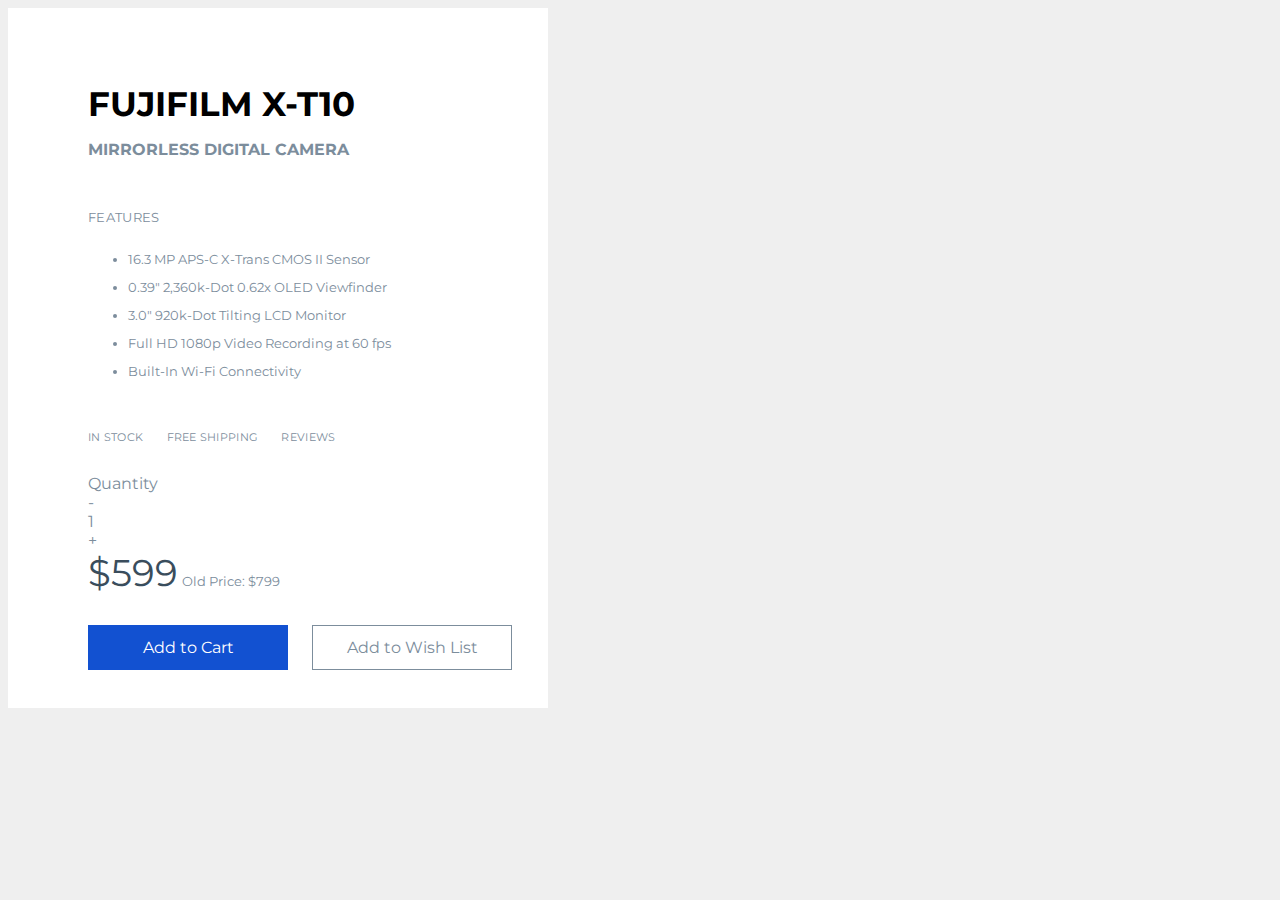
==== index.html @ 0aa27c1c "Add files via upload" ====
<!DOCTYPE html>
<html lang="ru">

<head>
    <meta charset="UTF-8">
    <title>Верстка, первый день.Интенсив.</title>
    <link rel="stylesheet" href="./css/main.css">
    <link href="https://fonts.googleapis.com/css?family=Montserrat:300,400&amp;subset=cyrillic" rel="stylesheet">
</head>

<body>

    <div class="card-ditails">

        <h1 class="title-1">Fujifilm X-T10</h1>

        <h2 class="subtitle">Mirrorless Digital Camera</h2>

        <div class="features-title">Features</div>

        <ul class="list">
            <li>16.3 MP APS-C X-Trans CMOS II Sensor</li>
            <li> 0.39" 2,360k-Dot 0.62x OLED Viewfinder</li>
            <li>3.0" 920k-Dot Tilting LCD Monitor</li>
            <li>Full HD 1080p Video Recording at 60 fps</li>
            <li>Built-In Wi-Fi Connectivity </li>
        </ul>

        <div class="ditails">
            <span class="ditails_item">In Stock</span>
            <span class="ditails_item">Free Shipping</span>
            <span class="ditails_item">Reviews</span>
        </div>

        <div class="quantity">Quantity</div>
        <div class="quantity-item">-</div>
        <div class="quantity-item">1</div>
        <div class="quantity-item">+</div>



        <div class="price-wrapper">
            <span class="price">$599</span>
            <span class="old-price">Old Price: $799</span>
        </div>

        <button class="button-wrapper">Add to Cart</button>
        <button class="button-wish-list">Add to Wish List</button>


    </div>




</body>

</html>
---- css/main.css ----
* {
    box-sizing: border-box;
}

body {
    font-family: 'Montserrat', sans-serif;
    font-weight: 400;
    color: #7c8d9c;
    background-color: #efefef;
}

.card-ditails {
    width: 540px;
    height: 700px;
    background-color: #fff;
    padding-top: 75px;
    padding-left: 80px;
    padding-bottom: 75px;
    padding-right: 20px;
}

.title-1 {
    color:black;
    font-size: 34px;
    text-transform: uppercase;
    margin-top: 0;
    margin-bottom: 15px;
}
.subtitle {
    font-size: 16px;
    text-transform: uppercase;
    margin-top: 0;
    margin-bottom: 50px;
}
.features-title {
    font-size: 13px;
    text-transform: uppercase;
    letter-spacing: 0.33px;
    margin-bottom: 20px;
}
.list {
    font-size: 13px;
    line-height: 28px;
    margin-bottom: 45px;
}

.ditails {
    font-size: 11px;
    text-transform: uppercase;
    letter-spacing: 0.28px;
    margin-bottom: 30px;
}
.ditails_item {
    margin-right: 20px;
    margin-bottom: 45px;
}
quantity {
    font-size: 11px;
    text-transform: uppercase;
    margin-bottom: 50px;
}
    
.price-wrapper{
    margin-bottom: 30px;
}
.price {
    color: #3a4d5c;
    font-size: 37px;
}
.old-price {
    font-size: 13px;
}
.button-wrapper {
    width: 200px;
    height: 45px;
    background-color: #1251d1;
    color: #ffffff;
    font-family: 'Montserrat', sans-serif;
    font-size: 16px;
    font-weight: 400;
    border: none;
    margin-right: 20px;
} 

.button-wish-list {
    width: 200px;
    height: 45px;
    border: 1px solid #7c8d9c;
    background-color: #fff;
    color: #7c8d9c;
    font-family: 'Montserrat', sans-serif;
    font-size: 16px;
    font-weight: 400;
}
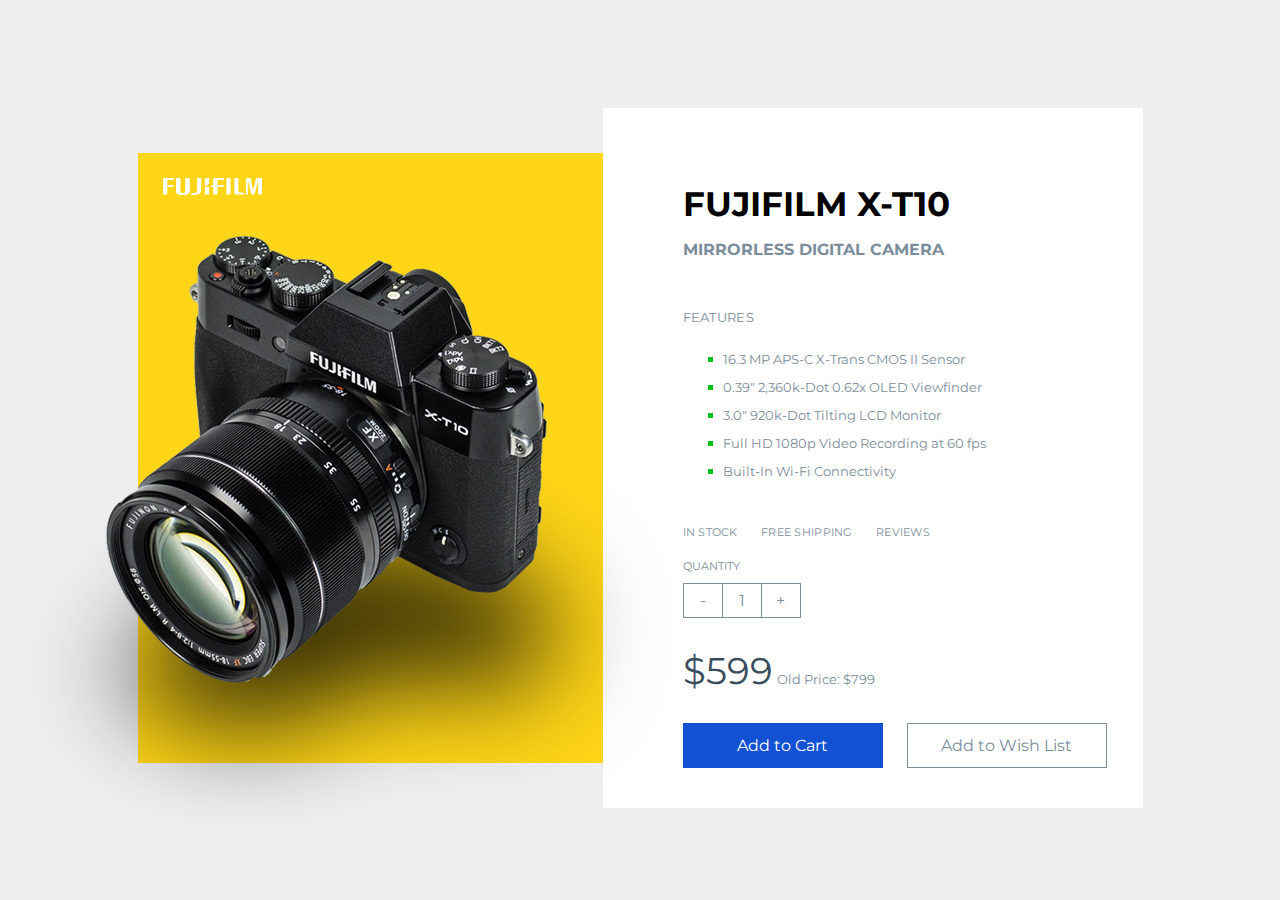
==== commit 7ac75994: "Add files via upload" ====
--- a/index.html
+++ b/index.html
@@ -9,7 +9,12 @@
 </head>
 
 <body>
-
+    <div class="card-wrapper">
+        
+  <div class="card-photo-block">
+        <img src="img/logo.png" alt="Logo" class="card-product-logo">
+        <img src="img/camera.png" alt="Camera" class="card-product-image">
+    </div>
     <div class="card-ditails">
 
         <h1 class="title-1">Fujifilm X-T10</h1>
@@ -33,10 +38,11 @@
         </div>
 
         <div class="quantity">Quantity</div>
-        <div class="quantity-item">-</div>
-        <div class="quantity-item">1</div>
-        <div class="quantity-item">+</div>
-
+            <div  class="counter">
+                <div class="counter-button">-</div>
+                <div class="counter-button">1</div>
+                <div class="counter-button">+</div>
+            </div>
 
 
         <div class="price-wrapper">
@@ -52,6 +58,9 @@
 
 
 
+    </div>  
+
+  
 
 </body>
 
--- a/css/main.css
+++ b/css/main.css
@@ -8,6 +8,39 @@
     color: #7c8d9c;
     background-color: #efefef;
 }
+
+
+.card-wrapper {
+    display: flex;
+    width: 1005px;
+    margin-left: auto;
+    margin-right: auto;
+    padding-top: 100px;
+}
+
+
+.card-photo-block {
+    background: #FFD617;
+    width: 465px;
+    height: 610px;
+    position: relative;
+    margin-top: 45px;
+    
+
+}
+
+.card-product-logo {
+    position: absolute;
+    left: 25px;
+    top: 25px;
+}
+
+.card-product-image {
+    position: absolute;
+    top: 83px;
+    left: -134px;
+}
+
 
 .card-ditails {
     width: 540px;
@@ -41,26 +74,62 @@
 .list {
     font-size: 13px;
     line-height: 28px;
-    margin-bottom: 45px;
+    margin-top: 0;
+    margin-bottom: 40px;
+    list-style-type: none;
 }
+
+
+.list li {
+    position: relative;
+}
+
+.list li::before {
+    content: "";
+    display: block;
+    width: 5px;
+    height: 5px;
+    background-color: #00c217;
+    position: absolute;
+    left: -15px;
+    top: 12px;
+}
+
 
 .ditails {
     font-size: 11px;
     text-transform: uppercase;
     letter-spacing: 0.28px;
-    margin-bottom: 30px;
+    margin-bottom: 20px;
 }
 .ditails_item {
     margin-right: 20px;
     margin-bottom: 45px;
 }
-quantity {
+.quantity {
     font-size: 11px;
     text-transform: uppercase;
-    margin-bottom: 50px;
+    margin-bottom: 10px;
 }
-    
-.price-wrapper{
+
+.counter {
+    display: flex;
+    margin-left: 1px;
+    margin-bottom: 30px;
+}
+
+
+.counter-button {
+    width: 40px;
+    height: 35px;
+    border: 1px solid #7c8d9c;
+    display: flex;
+    justify-content: center;
+    align-items: center;
+    margin-left: -1px;
+  
+}
+.price-wrapper {
     margin-bottom: 30px;
 }
 .price {
